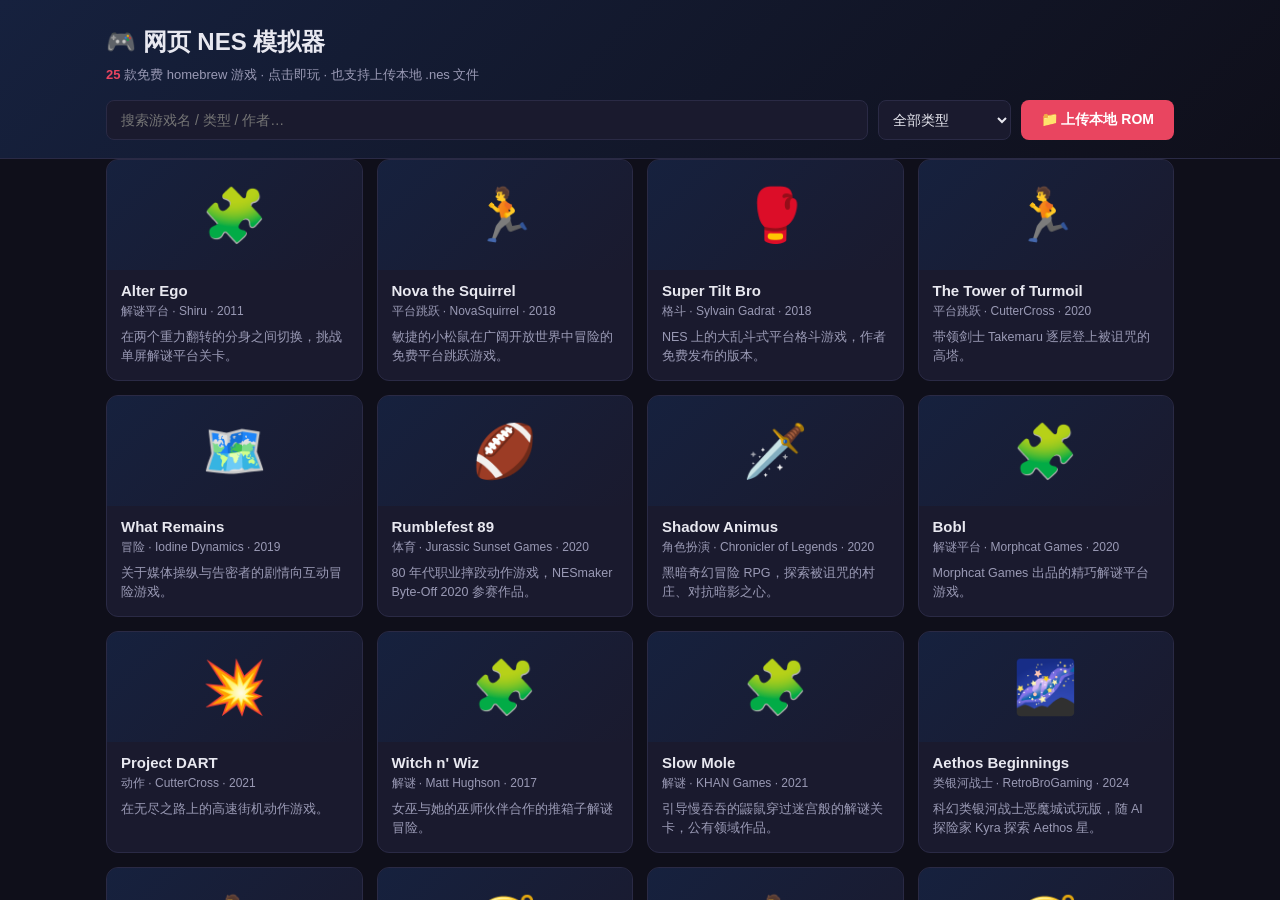
==== play.html @ e63e91a5 "网页 NES 模拟器 v1：EmulatorJS + 25 款免费 homebrew 游戏 + 本地 ROM 上传" ====
<!DOCTYPE html>
<html lang="zh-CN">
<head>
<meta charset="UTF-8">
<meta name="viewport" content="width=device-width, initial-scale=1.0, maximum-scale=1.0, user-scalable=no">
<title>游戏中…</title>
<link rel="stylesheet" href="styles.css">
</head>
<body class="play-body">
<div class="play-top">
  <a class="back" href="index.html">‹ 返回游戏库</a>
  <span id="gameTitle" class="play-title">加载中…</span>
</div>
<div id="player"></div>

<script>
async function init() {
  const q = new URLSearchParams(location.search);
  const isUpload = q.get('upload') === '1';
  let gameUrl, gameName;

  if (isUpload) {
    const dataUrl = sessionStorage.getItem('uploadRom');
    gameName = q.get('name') || sessionStorage.getItem('uploadRomName') || '本地 ROM';
    if (!dataUrl) {
      alert('未找到上传的 ROM，请重新上传。');
      location.href = 'index.html';
      return;
    }
    // dataURL -> Blob -> objectURL，模拟器读取更稳定
    const blob = await (await fetch(dataUrl)).blob();
    gameUrl = URL.createObjectURL(blob);
    sessionStorage.removeItem('uploadRom');
  } else {
    const id = q.get('g');
    const games = await fetch('games.json').then(r => r.json());
    const g = games.find(x => x.id === id);
    if (!g) { location.href = 'index.html'; return; }
    gameName = g.name;
    gameUrl = 'roms/' + g.file;
  }

  document.getElementById('gameTitle').textContent = gameName;
  document.title = gameName + ' - 网页 NES 模拟器';

  window.EJS_player = '#player';
  window.EJS_gameUrl = gameUrl;
  window.EJS_gameName = gameName;
  window.EJS_core = 'nes';
  window.EJS_pathtodata = 'https://cdn.emulatorjs.com/stable/data/';
  window.EJS_startOnLoaded = true;
  window.EJS_color = '#1a1a2e';

  const s = document.createElement('script');
  s.src = 'https://cdn.emulatorjs.com/stable/data/loader.js';
  document.body.appendChild(s);
}
document.addEventListener('DOMContentLoaded', init);
</script>
</body>
</html>
---- styles.css ----
:root {
  --bg: #0f0f1a; --card: #1a1a2e; --line: #2a2a45;
  --ink: #e8e8f0; --muted: #9a9ab5;
  --brand: #e94560; --brand-d: #c73650;
}
* { box-sizing: border-box; }
body {
  margin: 0; background: var(--bg); color: var(--ink);
  font-family: -apple-system, "PingFang SC", "Microsoft YaHei", Segoe UI, Roboto, sans-serif;
  font-size: 14px; min-height: 100vh;
}
.wrap { max-width: 1100px; margin: 0 auto; padding: 0 16px; }

.topbar { background: linear-gradient(135deg, #16213e, #0f0f1a); padding: 26px 0 18px; border-bottom: 1px solid var(--line); }
.topbar h1 { margin: 0; font-size: 24px; }
.topbar .sub { color: var(--muted); font-size: 13px; margin: 8px 0 0; }
.topbar .sub b { color: var(--brand); }

.toolbar { display: flex; flex-wrap: wrap; gap: 10px; margin-top: 16px; }
.toolbar input[type="text"] {
  flex: 1 1 200px; padding: 10px 14px; border: 1px solid var(--line);
  border-radius: 8px; background: var(--card); color: var(--ink); font-size: 14px;
}
.toolbar select {
  padding: 10px; border: 1px solid var(--line); border-radius: 8px;
  background: var(--card); color: var(--ink); font-size: 14px;
}
button.upload {
  padding: 10px 20px; border: 0; border-radius: 8px; cursor: pointer;
  background: var(--brand); color: #fff; font-size: 14px; font-weight: 600;
}
button.upload:hover { background: var(--brand-d); }

main { padding: 22px 0 30px; }
.grid { display: grid; grid-template-columns: repeat(auto-fill, minmax(240px, 1fr)); gap: 14px; }
.card {
  display: block; background: var(--card); border: 1px solid var(--line);
  border-radius: 12px; overflow: hidden; text-decoration: none; color: inherit;
  transition: transform .15s, border-color .15s;
}
.card:hover { transform: translateY(-3px); border-color: var(--brand); }
.cover {
  height: 110px; display: flex; align-items: center; justify-content: center;
  font-size: 52px; background: linear-gradient(135deg, #16213e, #1a1a2e);
}
.card-body { padding: 12px 14px 14px; }
.card-name { font-weight: 700; font-size: 15px; }
.card-meta { color: var(--muted); font-size: 12px; margin-top: 4px; }
.card-desc { color: var(--muted); font-size: 12.5px; margin-top: 8px; line-height: 1.5; min-height: 38px; }
.empty { text-align: center; color: var(--muted); padding: 60px 0; }

.foot { padding: 10px 16px 40px; }
.foot p { color: var(--muted); font-size: 12px; line-height: 1.7; border-top: 1px solid var(--line); padding-top: 16px; }
.foot a { color: var(--brand); }

/* 游戏页 */
.play-body { display: flex; flex-direction: column; height: 100vh; overflow: hidden; }
.play-top {
  display: flex; align-items: center; gap: 14px;
  padding: 10px 16px; background: #16213e; border-bottom: 1px solid var(--line);
  flex: 0 0 auto;
}
.back {
  color: #fff; text-decoration: none; background: var(--brand);
  padding: 7px 16px; border-radius: 8px; font-size: 13px; font-weight: 600; white-space: nowrap;
}
.back:hover { background: var(--brand-d); }
.play-title { font-weight: 600; overflow: hidden; text-overflow: ellipsis; white-space: nowrap; }
#player { flex: 1 1 auto; min-height: 0; }
#player canvas { image-rendering: pixelated; }
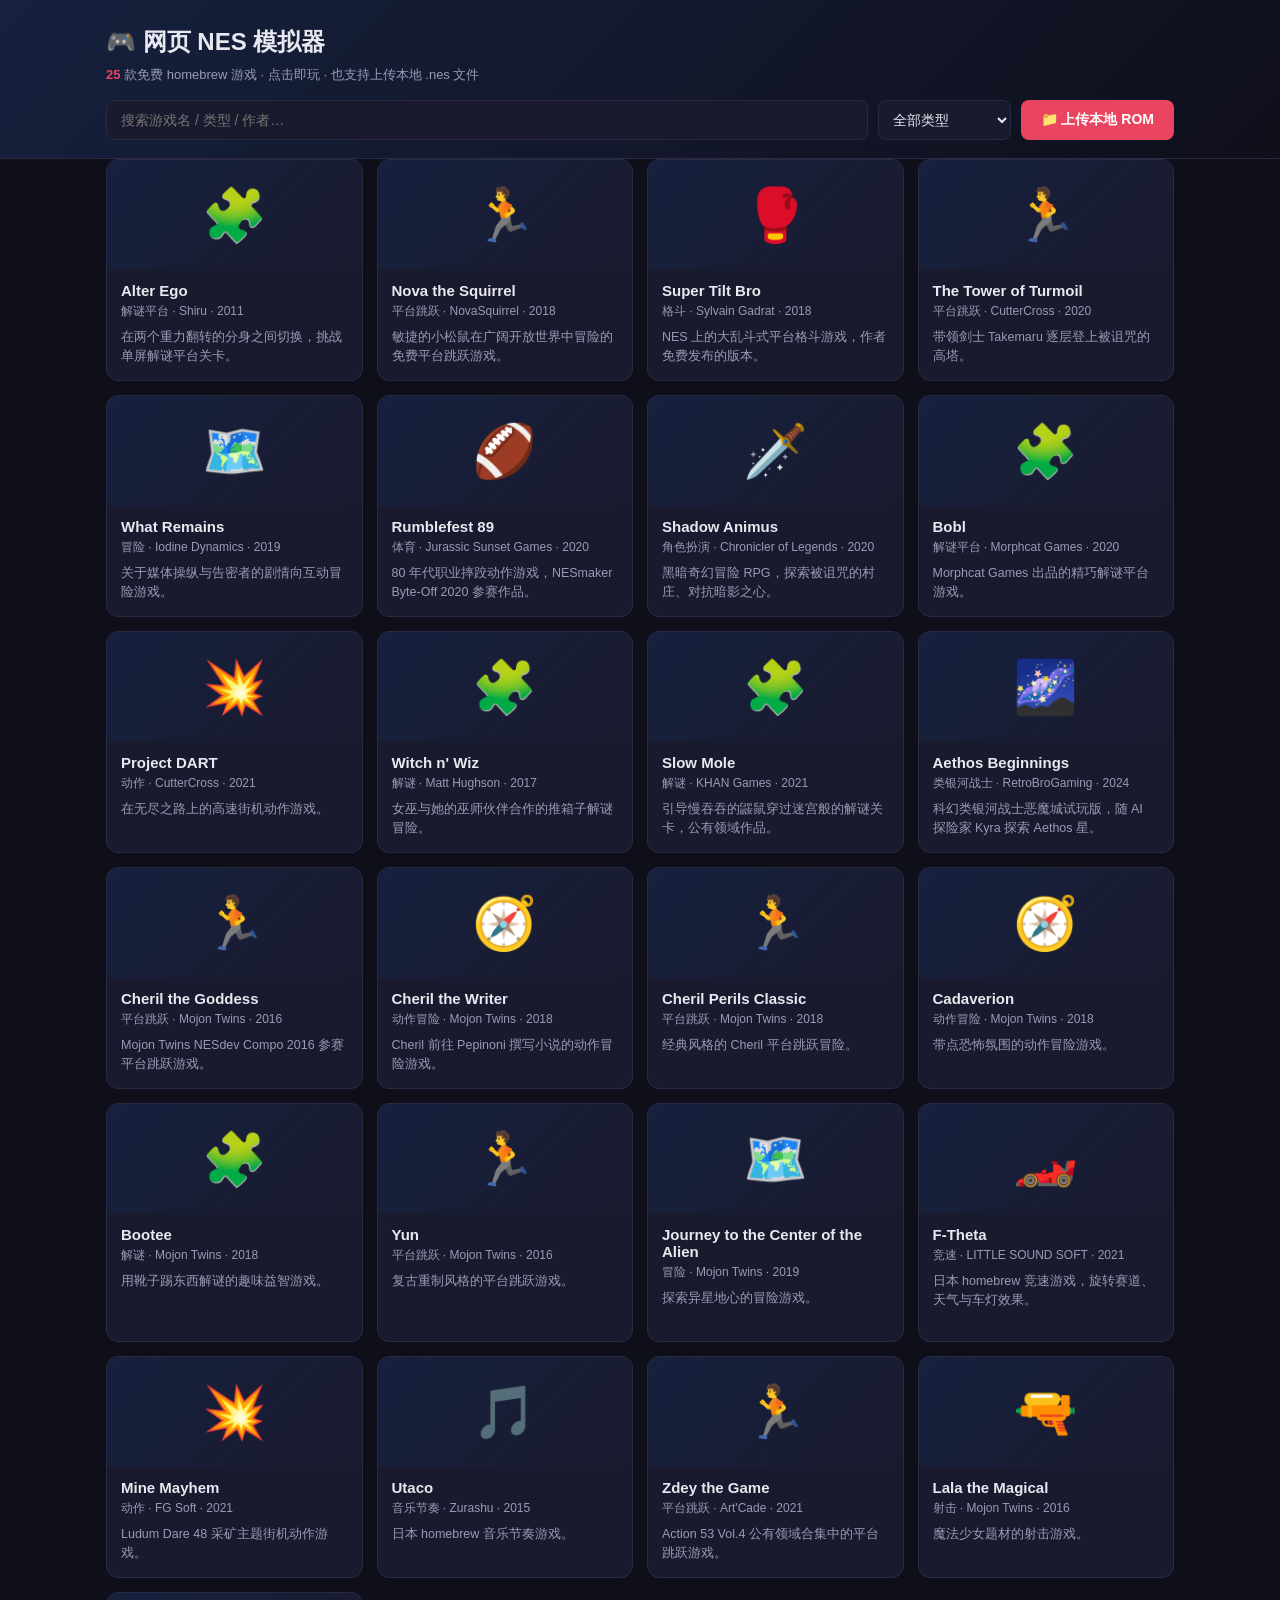
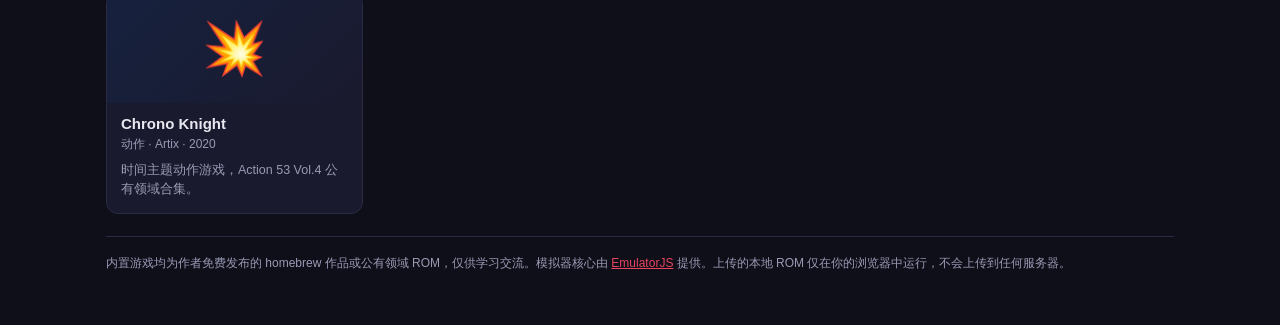
==== commit db09e6cd: "修复键盘游玩时失焦：焦点锁定 + 拦截方向键/空格默认行为" ====
--- a/play.html
+++ b/play.html
@@ -10,10 +10,34 @@
 <div class="play-top">
   <a class="back" href="index.html">‹ 返回游戏库</a>
   <span id="gameTitle" class="play-title">加载中…</span>
+  <span class="focus-hint">按键没反应时点一下游戏画面</span>
 </div>
 <div id="player"></div>
 
 <script>
+// ---- 焦点锁定：模拟器的键盘监听绑在 #player 上，焦点离开就会失灵 ----
+// 保持焦点始终在游戏容器内，并拦截方向键/空格的默认行为（滚动、误触按钮）
+const GAME_KEYS = ['ArrowUp', 'ArrowDown', 'ArrowLeft', 'ArrowRight', ' '];
+function lockFocus() {
+  const p = document.getElementById('player');
+  if (!p) return;
+  if (p.getAttribute('tabindex') !== '-1') p.setAttribute('tabindex', '-1');
+  const ae = document.activeElement;
+  if (ae !== p && !(ae && p.contains(ae))) {
+    try { p.focus({ preventScroll: true }); } catch (e) { p.focus(); }
+  }
+}
+window.addEventListener('keydown', e => {
+  if (GAME_KEYS.includes(e.key)) e.preventDefault();
+  lockFocus();
+}, true);
+window.addEventListener('keyup', e => {
+  if (GAME_KEYS.includes(e.key)) e.preventDefault();
+}, true);
+window.addEventListener('pointerdown', () => setTimeout(lockFocus, 0), true);
+window.addEventListener('focus', lockFocus);
+document.addEventListener('visibilitychange', () => { if (!document.hidden) lockFocus(); });
+
 async function init() {
   const q = new URLSearchParams(location.search);
   const isUpload = q.get('upload') === '1';
@@ -47,12 +71,13 @@
   window.EJS_gameUrl = gameUrl;
   window.EJS_gameName = gameName;
   window.EJS_core = 'nes';
-  window.EJS_pathtodata = 'https://cdn.emulatorjs.com/stable/data/';
+  window.EJS_pathtodata = 'data/';
   window.EJS_startOnLoaded = true;
   window.EJS_color = '#1a1a2e';
 
   const s = document.createElement('script');
-  s.src = 'https://cdn.emulatorjs.com/stable/data/loader.js';
+  s.src = 'data/loader.js';
+  s.onload = () => { setTimeout(lockFocus, 500); setTimeout(lockFocus, 2500); };
   document.body.appendChild(s);
 }
 document.addEventListener('DOMContentLoaded', init);
--- a/styles.css
+++ b/styles.css
@@ -66,5 +66,7 @@
 }
 .back:hover { background: var(--brand-d); }
 .play-title { font-weight: 600; overflow: hidden; text-overflow: ellipsis; white-space: nowrap; }
+.focus-hint { margin-left: auto; color: var(--muted); font-size: 12px; white-space: nowrap; }
 #player { flex: 1 1 auto; min-height: 0; }
+#player:focus { outline: none; }
 #player canvas { image-rendering: pixelated; }
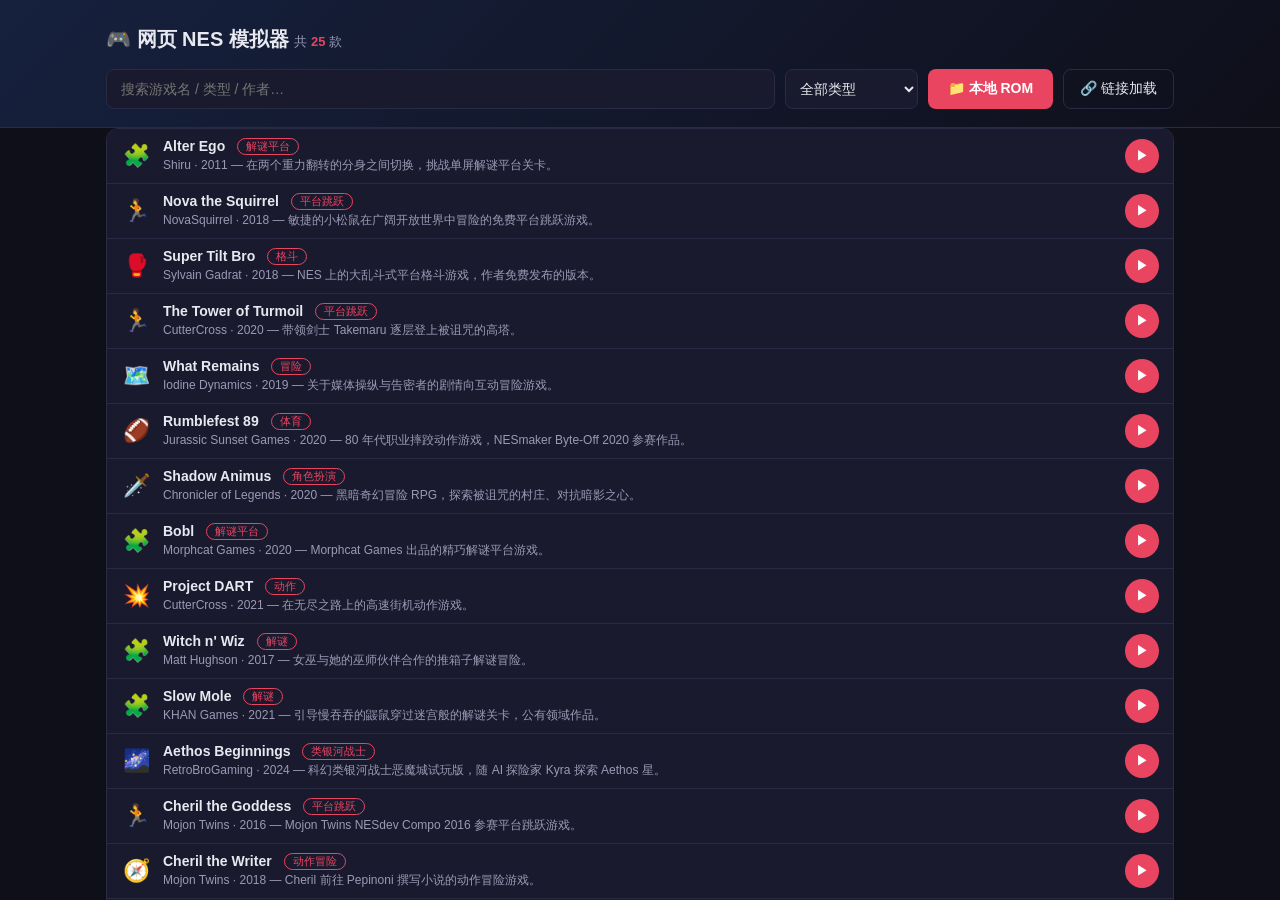
==== commit da12ba1d: "游戏列表改为紧凑列表视图；增加链接加载 ROM" ====
--- a/play.html
+++ b/play.html
@@ -41,9 +41,13 @@
 async function init() {
   const q = new URLSearchParams(location.search);
   const isUpload = q.get('upload') === '1';
+  const remoteUrl = q.get('url');
   let gameUrl, gameName;
 
-  if (isUpload) {
+  if (remoteUrl) {
+    gameName = q.get('name') || '网络 ROM';
+    gameUrl = remoteUrl;
+  } else if (isUpload) {
     const dataUrl = sessionStorage.getItem('uploadRom');
     gameName = q.get('name') || sessionStorage.getItem('uploadRomName') || '本地 ROM';
     if (!dataUrl) {
--- a/styles.css
+++ b/styles.css
@@ -12,7 +12,9 @@
 .wrap { max-width: 1100px; margin: 0 auto; padding: 0 16px; }
 
 .topbar { background: linear-gradient(135deg, #16213e, #0f0f1a); padding: 26px 0 18px; border-bottom: 1px solid var(--line); }
-.topbar h1 { margin: 0; font-size: 24px; }
+.topbar h1 { margin: 0; font-size: 20px; }
+.count { font-size: 13px; font-weight: 400; color: var(--muted); }
+.count b { color: var(--brand); }
 .topbar .sub { color: var(--muted); font-size: 13px; margin: 8px 0 0; }
 .topbar .sub b { color: var(--brand); }
 
@@ -28,25 +30,46 @@
 button.upload {
   padding: 10px 20px; border: 0; border-radius: 8px; cursor: pointer;
   background: var(--brand); color: #fff; font-size: 14px; font-weight: 600;
+  white-space: nowrap;
 }
 button.upload:hover { background: var(--brand-d); }
+button.ghost {
+  padding: 10px 16px; border: 1px solid var(--line); border-radius: 8px; cursor: pointer;
+  background: transparent; color: var(--ink); font-size: 14px; white-space: nowrap;
+}
+button.ghost:hover { border-color: var(--brand); color: var(--brand); }
+.urlbar { display: flex; gap: 10px; margin-top: 10px; }
+.urlbar[hidden] { display: none; }
+.urlbar input {
+  flex: 1; padding: 10px 14px; border: 1px solid var(--line);
+  border-radius: 8px; background: var(--card); color: var(--ink); font-size: 13px;
+}
 
-main { padding: 22px 0 30px; }
-.grid { display: grid; grid-template-columns: repeat(auto-fill, minmax(240px, 1fr)); gap: 14px; }
-.card {
-  display: block; background: var(--card); border: 1px solid var(--line);
-  border-radius: 12px; overflow: hidden; text-decoration: none; color: inherit;
-  transition: transform .15s, border-color .15s;
+main { padding: 14px 0 30px; }
+/* 紧凑游戏列表 */
+.gamelist { display: flex; flex-direction: column; border: 1px solid var(--line); border-radius: 12px; overflow: hidden; }
+.row {
+  display: flex; align-items: center; gap: 12px; padding: 9px 14px;
+  background: var(--card); text-decoration: none; color: inherit;
+  border-bottom: 1px solid var(--line);
 }
-.card:hover { transform: translateY(-3px); border-color: var(--brand); }
-.cover {
-  height: 110px; display: flex; align-items: center; justify-content: center;
-  font-size: 52px; background: linear-gradient(135deg, #16213e, #1a1a2e);
+.row:last-child { border-bottom: 0; }
+.row:hover { background: #20203a; }
+.ricon { font-size: 22px; flex: 0 0 auto; width: 30px; text-align: center; }
+.rmain { flex: 1; min-width: 0; display: flex; flex-direction: column; gap: 2px; }
+.rname { font-weight: 600; font-size: 14px; white-space: nowrap; overflow: hidden; text-overflow: ellipsis; }
+.chip {
+  display: inline-block; font-size: 11px; font-weight: 400; color: var(--brand);
+  border: 1px solid var(--brand); border-radius: 20px; padding: 0 8px; margin-left: 8px;
+  vertical-align: 1px; white-space: nowrap;
 }
-.card-body { padding: 12px 14px 14px; }
-.card-name { font-weight: 700; font-size: 15px; }
-.card-meta { color: var(--muted); font-size: 12px; margin-top: 4px; }
-.card-desc { color: var(--muted); font-size: 12.5px; margin-top: 8px; line-height: 1.5; min-height: 38px; }
+.rsub { color: var(--muted); font-size: 12px; white-space: nowrap; overflow: hidden; text-overflow: ellipsis; }
+.rplay {
+  flex: 0 0 auto; width: 34px; height: 34px; border-radius: 50%;
+  background: var(--brand); color: #fff; display: flex; align-items: center; justify-content: center;
+  font-size: 13px;
+}
+.row:hover .rplay { background: var(--brand-d); }
 .empty { text-align: center; color: var(--muted); padding: 60px 0; }
 
 .foot { padding: 10px 16px 40px; }
